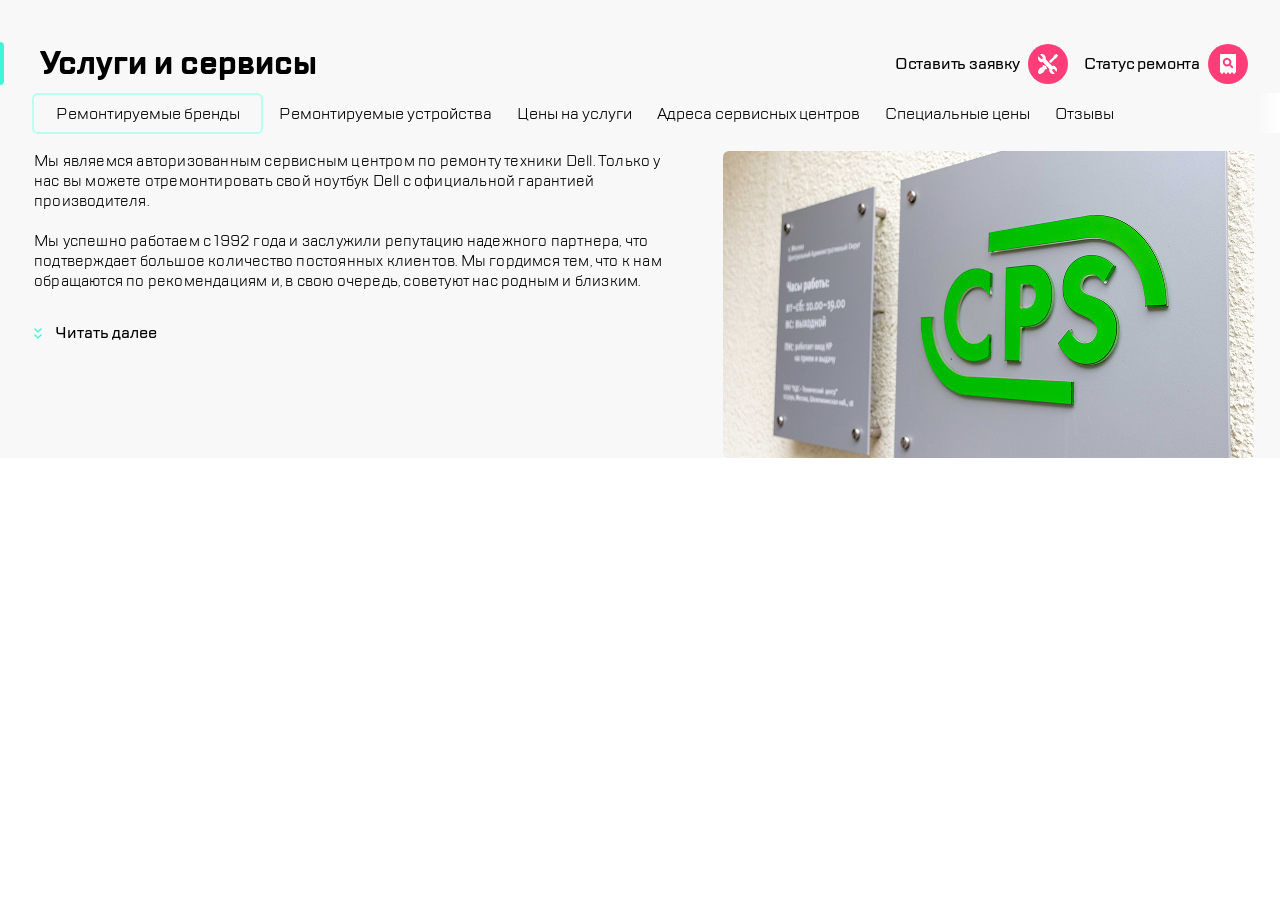
==== index.html @ e13d1ee2 "Initial commit" ====
<!DOCTYPE html>
<html lang="ru" xmlns="">
<head>
    <link rel="stylesheet" href="stylesheet/index.css">
    <link rel="stylesheet" href="stylesheet/stylesheet.css">
    <meta charset="UTF-8" name="viewport" content="width=device-width, initial-scale=1">
    <title>CPS Сервис</title>
</head>
<body>
<header class="header">
    <div class="header-buttons">
        <button class="button button_burger"></button>
        <div class="header-separator header-separator_logo"></div>
        <a href="#"><img class="header-buttons__logo" src="icons/cps.svg" alt="логотип cos"></a>
    </div>
    <div class="header-buttons">
        <button class="button button-tablet button_call"></button>
        <button class="button button-tablet button_chat"></button>
        <button class="button button-tablet button_profile"></button>
        <div class="header-separator"></div>
        <button class="button button_repair"></button>
        <button class="button button_checkstatus"></button>
    </div>
</header>
<main>
    <div class="title">
        <div class="title-main">
            <h1 class="title-main__text">Услуги и сервисы</h1>
        </div>
        <div class="title-buttons-container">
            <button class="title-button">
                <span class="title-button_text">Оставить заявку</span>
                <div class="button button_repair"></div>
            </button>

            <button class="title-button">
                <span class="title-button_text">Статус ремонта</span>
                <div class="button button_checkstatus"></div>
            </button>
        </div>
    </div>
    <nav class="site-nav">
        <ul class="site-nav-list">
            <li><a class="site-nav__variation site-nav__variation_available">Ремонтируемые бренды</a></li>
            <li><a class="site-nav__variation">Ремонтируемые устройства</a></li>
            <li><a class="site-nav__variation">Цены на услуги</a></li>
            <li><a class="site-nav__variation">Адреса сервисных центров</a></li>
            <li><a class="site-nav__variation">Специальные цены</a></li>
            <li><a class="site-nav__variation">Отзывы</a></li>
        </ul>
    </nav>

    <section class="section">
        <div class="section-main">
            <p class="section-main__text">
                Мы являемся авторизованным сервисным центром по ремонту техники Dell. Только у нас вы можете
                отремонтировать свой ноутбук Dell с официальной гарантией производителя.<br>
                <br>
                Мы успешно работаем с 1992 года и заслужили репутацию надежного партнера, что подтверждает большое
                количество постоянных клиентов. Мы гордимся тем, что к нам обращаются по рекомендациям и, в свою
                очередь, советуют нас родным и близким.
            </p>
            <button class="section-main-button">
                <div class="section-main__arrows"></div>
                <span class="section-main__span">Читать далее</span>
            </button>
        </div>

        <img class="section-main__image" src="img/img.png" alt="Фото из офиса CPS">

    </section>
</main>
</body>
</html>
---- stylesheet/index.css ----
body {
    margin: 0;
    padding: 0;
    font-family: 'TT Lakes', serif;
}

ul{
    list-style: none;
    margin: 0;
    padding: 0;
    border: 0;
    font-size: 100%;
    font: inherit;
    vertical-align: baseline;
}

li{
    margin: 0;
    padding: 0;
    border: 0;
    font-size: 100%;
    font: inherit;
    vertical-align: baseline;
}
button{
    background: none;
    border: none;
    padding: 0;
    font-size: 100%;
}
main{
    background-color: #F8F8F8;
}

.header {
    display: flex;
    justify-content: space-between;
    border-bottom: 1px solid #D9FFF5;
    padding: 24px 16px 18px 16px;
    /*background-color: black;*/
}

.header-separator{
    width: 2px;
    height: 32px;
    background-color: #eaeaea;
    border-radius: 1px;
}

.header-buttons {
    display: flex;
    gap: 16px;
    align-items: center;
}

.button {
    width: 40px;
    height: 40px;
    background: #FF3E79;
    border: none;
    border-radius: 50%;
}
.button_burger{
    background-image: url("/icons/burger.svg");
    background-repeat: no-repeat;
    background-position: 50% 50%;
}

.button_repair{
    background-image: url("/icons/repair.svg");
    background-repeat: no-repeat;
    background-position: 50% 50%;
}

.button_checkstatus{
    background-image: url("/icons/check-status.svg");
    background-repeat: no-repeat;
    background-position: 50% 50%;
}

.title-main {
    padding: 24px 0 24px 16px;
}

.title-main__text {
    margin: 0;
}

.title-main__text::before {
    content: "";
    position: relative;
    border-left: 8px solid #41f6d7;
    border-radius: 20px;
    height: 40px;
    left: -20px;
}

.site-nav {
    position: relative;
    overflow-x: scroll;
    scrollbar-width: none;
    display: flex;
    margin-left: 16px;
    text-wrap: nowrap;
    white-space: nowrap;
}

.site-nav:after {
    content: '';
    position: fixed;
    width: 24px;
    height: 40px;
    background: linear-gradient(to right, rgba(255, 255, 255, 0), #FFF);
    right: 0;
}

.site-nav-list {
    display: flex;
    list-style: none;
    padding: 0;
    margin-top: 10px;
    margin-bottom: 10px;

}

.site-nav__variation{
    padding: 8px 9px 8px 16px;
}

.site-nav__variation_available {
    padding: 8px 9px 8px 16px;
    border: 2px solid #b8ffec;
    border-radius: 6px;
}

.section-main{
    margin: 24px 16px 16px;
}

.section-main__text {
    display: flex;
    overflow: hidden;
    font-size: 14px;
    font-weight: 400;
    line-height: 18px;
    letter-spacing: 0.2px;
    margin: 0 0 16px 0;
    max-width: 100%;
    max-height: 90px;
}

.section-main-button {
    display: flex;
    align-items: center;
    border: none;
    background: none
}
.section-main__arrows{
    content: url("/icons/arrows.svg");
}
.section-main__span {
    font-family: 'TT Lakes', serif;
    font-size: 16px;
    font-weight: 500;
    padding-left: 13px;
}

.section-main__image {
    width: 100%;
}

.title-buttons-container,
.button-tablet,
.header-separator_logo{
    display: none;
}

@media screen and (min-width: 768px) {

    .header-separator_logo{
        display: flex;
    }

    .button-tablet{
        display: inline;
    }

    .button_call{
        background-image: url("/icons/call.svg");
        background-repeat: no-repeat;
        background-position: 50% 50%;
    }

    .button_chat{
        background-image: url("/icons/chat.svg");
        background-repeat: no-repeat;
        background-position: 50% 50%;
    }

    .button_profile{
        background-image: url("/icons/profile.svg");
        background-repeat: no-repeat;
        background-position: 50% 50%;
    }

    .title-main{
        padding: 24px 0 32px 24px ;
    }

    .title-main__text::before {
        left: -28px;
    }

    .site-nav {
        margin-left: 24px;
    }

    .section{
        margin-top: 32px;
    }

    .section-main{
        margin-top: 0;
        margin-left: 24px;
    }

    .section-main__text{
        font-size: 15px;
        font-weight: 400;
        line-height: 20px;
        letter-spacing: 0.2px;
        max-height: 160px;
        margin: 0 0 16px;
    }
    .section-main__image {
        width: 50%;
        border-radius: 6px;
        margin-right: 25px;
    }
    .section {
        display: flex;
    }


}

@media screen and (min-width: 1120px) {
    .header{
        display: none;
    }

    .title {
        display: flex;
        justify-content: space-between;
        align-items: center;
    }

    .title-main{
        padding: 42px 0 0 32px;
    }

    .title-main__text::before {
        left: -36px;
    }

    .title-buttons-container{
        display: flex;
        gap: 16px;
        align-items: center;
        justify-content: center;
    }

    .title-button {
        display: flex;
        align-items: center;
        margin-top: 42px ;
        font-family: "TT Lakes", serif;
        font-weight: 500;
        font-size: 16px;
        line-height: 24px;
        letter-spacing: -0.2px;
        text-align: right;
    }

    .title-buttons-container:last-child {
        margin-right: 32px;
    }
   .title-button_text{
       padding-right:8px;
   }


    .site-nav {
        overflow-x: visible;
        margin: 8px 25px 7px 32px;
        flex-wrap: wrap;
    }
    .site-nav-list {
        flex-wrap: wrap;
        row-gap: 15px;
        justify-content: space-between;
    }

    .site-nav__variation_available {
        padding: 8px 21px 7px 22px;
    }

    .section {
        margin-top: 16px;
    }

    .section-main {
        margin: 0 36px 13px 34px;
    }

    .section-main__text {
        padding: 0 0 15px 0;
        line-height: 20px;
    }

}
---- stylesheet/stylesheet.css ----
@font-face {
    font-family: 'TT Lakes';
    src: url('fonts/TTLakes-Italic.eot');
    src: local('TT Lakes Italic'), local('TTLakes-Italic'),
        url('fonts/TTLakes-Italic.eot?#iefix') format('embedded-opentype'),
        url('fonts/TTLakes-Italic.woff') format('woff'),
        url('fonts/TTLakes-Italic.ttf') format('truetype');
    font-weight: normal;
    font-style: italic;
}

@font-face {
    font-family: 'TT Lakes Condensed';
    src: url('fonts/TTLakesCondensed-ExtraLight.eot');
    src: local('TT Lakes Condensed ExtraLight'), local('TTLakesCondensed-ExtraLight'),
        url('fonts/TTLakesCondensed-ExtraLight.eot?#iefix') format('embedded-opentype'),
        url('fonts/TTLakesCondensed-ExtraLight.woff') format('woff'),
        url('fonts/TTLakesCondensed-ExtraLight.ttf') format('truetype');
    font-weight: 200;
    font-style: normal;
}

@font-face {
    font-family: 'TT Lakes Compressed';
    src: url('fonts/TTLakesCompressed-Regular.eot');
    src: local('TT Lakes Compressed Regular'), local('TTLakesCompressed-Regular'),
        url('fonts/TTLakesCompressed-Regular.eot?#iefix') format('embedded-opentype'),
        url('fonts/TTLakesCompressed-Regular.woff') format('woff'),
        url('fonts/TTLakesCompressed-Regular.ttf') format('truetype');
    font-weight: normal;
    font-style: normal;
}

@font-face {
    font-family: 'TT Lakes Compressed';
    src: url('fonts/TTLakesCompressed-ThinItalic.eot');
    src: local('TT Lakes Compressed Thin Italic'), local('TTLakesCompressed-ThinItalic'),
        url('fonts/TTLakesCompressed-ThinItalic.eot?#iefix') format('embedded-opentype'),
        url('fonts/TTLakesCompressed-ThinItalic.woff') format('woff'),
        url('fonts/TTLakesCompressed-ThinItalic.ttf') format('truetype');
    font-weight: 100;
    font-style: italic;
}

@font-face {
    font-family: 'TT Lakes Condensed';
    src: url('fonts/TTLakesCondensed-Medium.eot');
    src: local('TT Lakes Condensed Medium'), local('TTLakesCondensed-Medium'),
        url('fonts/TTLakesCondensed-Medium.eot?#iefix') format('embedded-opentype'),
        url('fonts/TTLakesCondensed-Medium.woff') format('woff'),
        url('fonts/TTLakesCondensed-Medium.ttf') format('truetype');
    font-weight: 500;
    font-style: normal;
}

@font-face {
    font-family: 'TT Lakes Compressed';
    src: url('fonts/TTLakesCompressed-ExtraBoldItalic.eot');
    src: local('TT Lakes Compressed ExtraBold Italic'), local('TTLakesCompressed-ExtraBoldItalic'),
        url('fonts/TTLakesCompressed-ExtraBoldItalic.eot?#iefix') format('embedded-opentype'),
        url('fonts/TTLakesCompressed-ExtraBoldItalic.woff') format('woff'),
        url('fonts/TTLakesCompressed-ExtraBoldItalic.ttf') format('truetype');
    font-weight: 800;
    font-style: italic;
}

@font-face {
    font-family: 'TT Lakes';
    src: url('fonts/TTLakes-ExtraLightItalic.eot');
    src: local('TT Lakes ExtraLight Italic'), local('TTLakes-ExtraLightItalic'),
        url('fonts/TTLakes-ExtraLightItalic.eot?#iefix') format('embedded-opentype'),
        url('fonts/TTLakes-ExtraLightItalic.woff') format('woff'),
        url('fonts/TTLakes-ExtraLightItalic.ttf') format('truetype');
    font-weight: 200;
    font-style: italic;
}

@font-face {
    font-family: 'TT Lakes';
    src: url('fonts/TTLakes-LightItalic.eot');
    src: local('TT Lakes Light Italic'), local('TTLakes-LightItalic'),
        url('fonts/TTLakes-LightItalic.eot?#iefix') format('embedded-opentype'),
        url('fonts/TTLakes-LightItalic.woff') format('woff'),
        url('fonts/TTLakes-LightItalic.ttf') format('truetype');
    font-weight: 300;
    font-style: italic;
}

@font-face {
    font-family: 'TT Lakes';
    src: url('fonts/TTLakes-Thin.eot');
    src: local('TT Lakes Thin'), local('TTLakes-Thin'),
        url('fonts/TTLakes-Thin.eot?#iefix') format('embedded-opentype'),
        url('fonts/TTLakes-Thin.woff') format('woff'),
        url('fonts/TTLakes-Thin.ttf') format('truetype');
    font-weight: 100;
    font-style: normal;
}

@font-face {
    font-family: 'TT Lakes';
    src: url('fonts/TTLakes-DemiBoldItalic.eot');
    src: local('TT Lakes DemiBold Italic'), local('TTLakes-DemiBoldItalic'),
        url('fonts/TTLakes-DemiBoldItalic.eot?#iefix') format('embedded-opentype'),
        url('fonts/TTLakes-DemiBoldItalic.woff') format('woff'),
        url('fonts/TTLakes-DemiBoldItalic.ttf') format('truetype');
    font-weight: 600;
    font-style: italic;
}

@font-face {
    font-family: 'TT Lakes Condensed';
    src: url('fonts/TTLakesCondensed-Black.eot');
    src: local('TT Lakes Condensed Black'), local('TTLakesCondensed-Black'),
        url('fonts/TTLakesCondensed-Black.eot?#iefix') format('embedded-opentype'),
        url('fonts/TTLakesCondensed-Black.woff') format('woff'),
        url('fonts/TTLakesCondensed-Black.ttf') format('truetype');
    font-weight: 900;
    font-style: normal;
}

@font-face {
    font-family: 'TT Lakes Condensed';
    src: url('fonts/TTLakesCondensed-LightItalic.eot');
    src: local('TT Lakes Condensed Light Italic'), local('TTLakesCondensed-LightItalic'),
        url('fonts/TTLakesCondensed-LightItalic.eot?#iefix') format('embedded-opentype'),
        url('fonts/TTLakesCondensed-LightItalic.woff') format('woff'),
        url('fonts/TTLakesCondensed-LightItalic.ttf') format('truetype');
    font-weight: 300;
    font-style: italic;
}

@font-face {
    font-family: 'TT Lakes Condensed';
    src: url('fonts/TTLakesCondensed-DemiBold.eot');
    src: local('TT Lakes Condensed DemiBold'), local('TTLakesCondensed-DemiBold'),
        url('fonts/TTLakesCondensed-DemiBold.eot?#iefix') format('embedded-opentype'),
        url('fonts/TTLakesCondensed-DemiBold.woff') format('woff'),
        url('fonts/TTLakesCondensed-DemiBold.ttf') format('truetype');
    font-weight: 600;
    font-style: normal;
}

@font-face {
    font-family: 'TT Lakes Compressed';
    src: url('fonts/TTLakesCompressed-ExtraBold.eot');
    src: local('TT Lakes Compressed ExtraBold'), local('TTLakesCompressed-ExtraBold'),
        url('fonts/TTLakesCompressed-ExtraBold.eot?#iefix') format('embedded-opentype'),
        url('fonts/TTLakesCompressed-ExtraBold.woff') format('woff'),
        url('fonts/TTLakesCompressed-ExtraBold.ttf') format('truetype');
    font-weight: 800;
    font-style: normal;
}

@font-face {
    font-family: 'TT Lakes';
    src: url('fonts/TTLakes-ExtraBoldItalic.eot');
    src: local('TT Lakes ExtraBold Italic'), local('TTLakes-ExtraBoldItalic'),
        url('fonts/TTLakes-ExtraBoldItalic.eot?#iefix') format('embedded-opentype'),
        url('fonts/TTLakes-ExtraBoldItalic.woff') format('woff'),
        url('fonts/TTLakes-ExtraBoldItalic.ttf') format('truetype');
    font-weight: 800;
    font-style: italic;
}

@font-face {
    font-family: 'TT Lakes';
    src: url('fonts/TTLakes-ExtraLight.eot');
    src: local('TT Lakes ExtraLight'), local('TTLakes-ExtraLight'),
        url('fonts/TTLakes-ExtraLight.eot?#iefix') format('embedded-opentype'),
        url('fonts/TTLakes-ExtraLight.woff') format('woff'),
        url('fonts/TTLakes-ExtraLight.ttf') format('truetype');
    font-weight: 200;
    font-style: normal;
}

@font-face {
    font-family: 'TT Lakes Condensed';
    src: url('fonts/TTLakesCondensed-Bold.eot');
    src: local('TT Lakes Condensed Bold'), local('TTLakesCondensed-Bold'),
        url('fonts/TTLakesCondensed-Bold.eot?#iefix') format('embedded-opentype'),
        url('fonts/TTLakesCondensed-Bold.woff') format('woff'),
        url('fonts/TTLakesCondensed-Bold.ttf') format('truetype');
    font-weight: bold;
    font-style: normal;
}

@font-face {
    font-family: 'TT Lakes Condensed';
    src: url('fonts/TTLakesCondensed-ThinItalic.eot');
    src: local('TT Lakes Condensed Thin Italic'), local('TTLakesCondensed-ThinItalic'),
        url('fonts/TTLakesCondensed-ThinItalic.eot?#iefix') format('embedded-opentype'),
        url('fonts/TTLakesCondensed-ThinItalic.woff') format('woff'),
        url('fonts/TTLakesCondensed-ThinItalic.ttf') format('truetype');
    font-weight: 100;
    font-style: italic;
}

@font-face {
    font-family: 'TT Lakes Condensed';
    src: url('fonts/TTLakesCondensed-ExtraBoldItalic.eot');
    src: local('TT Lakes Condensed ExtraBold Italic'), local('TTLakesCondensed-ExtraBoldItalic'),
        url('fonts/TTLakesCondensed-ExtraBoldItalic.eot?#iefix') format('embedded-opentype'),
        url('fonts/TTLakesCondensed-ExtraBoldItalic.woff') format('woff'),
        url('fonts/TTLakesCondensed-ExtraBoldItalic.ttf') format('truetype');
    font-weight: 800;
    font-style: italic;
}

@font-face {
    font-family: 'TT Lakes Compressed';
    src: url('fonts/TTLakesCompressed-Medium.eot');
    src: local('TT Lakes Compressed Medium'), local('TTLakesCompressed-Medium'),
        url('fonts/TTLakesCompressed-Medium.eot?#iefix') format('embedded-opentype'),
        url('fonts/TTLakesCompressed-Medium.woff') format('woff'),
        url('fonts/TTLakesCompressed-Medium.ttf') format('truetype');
    font-weight: 500;
    font-style: normal;
}

@font-face {
    font-family: 'TT Lakes Condensed';
    src: url('fonts/TTLakesCondensed-Thin.eot');
    src: local('TT Lakes Condensed Thin'), local('TTLakesCondensed-Thin'),
        url('fonts/TTLakesCondensed-Thin.eot?#iefix') format('embedded-opentype'),
        url('fonts/TTLakesCondensed-Thin.woff') format('woff'),
        url('fonts/TTLakesCondensed-Thin.ttf') format('truetype');
    font-weight: 100;
    font-style: normal;
}

@font-face {
    font-family: 'TT Lakes Compressed';
    src: url('fonts/TTLakesCompressed-Italic.eot');
    src: local('TT Lakes Compressed Italic'), local('TTLakesCompressed-Italic'),
        url('fonts/TTLakesCompressed-Italic.eot?#iefix') format('embedded-opentype'),
        url('fonts/TTLakesCompressed-Italic.woff') format('woff'),
        url('fonts/TTLakesCompressed-Italic.ttf') format('truetype');
    font-weight: normal;
    font-style: italic;
}

@font-face {
    font-family: 'TT Lakes Compressed';
    src: url('fonts/TTLakesCompressed-Light.eot');
    src: local('TT Lakes Compressed Light'), local('TTLakesCompressed-Light'),
        url('fonts/TTLakesCompressed-Light.eot?#iefix') format('embedded-opentype'),
        url('fonts/TTLakesCompressed-Light.woff') format('woff'),
        url('fonts/TTLakesCompressed-Light.ttf') format('truetype');
    font-weight: 300;
    font-style: normal;
}

@font-face {
    font-family: 'TT Lakes Compressed';
    src: url('fonts/TTLakesCompressed-LightItalic.eot');
    src: local('TT Lakes Compressed Light Italic'), local('TTLakesCompressed-LightItalic'),
        url('fonts/TTLakesCompressed-LightItalic.eot?#iefix') format('embedded-opentype'),
        url('fonts/TTLakesCompressed-LightItalic.woff') format('woff'),
        url('fonts/TTLakesCompressed-LightItalic.ttf') format('truetype');
    font-weight: 300;
    font-style: italic;
}

@font-face {
    font-family: 'TT Lakes Condensed';
    src: url('fonts/TTLakesCondensed-Regular.eot');
    src: local('TT Lakes Condensed Regular'), local('TTLakesCondensed-Regular'),
        url('fonts/TTLakesCondensed-Regular.eot?#iefix') format('embedded-opentype'),
        url('fonts/TTLakesCondensed-Regular.woff') format('woff'),
        url('fonts/TTLakesCondensed-Regular.ttf') format('truetype');
    font-weight: normal;
    font-style: normal;
}

@font-face {
    font-family: 'TT Lakes Condensed';
    src: url('fonts/TTLakesCondensed-Light.eot');
    src: local('TT Lakes Condensed Light'), local('TTLakesCondensed-Light'),
        url('fonts/TTLakesCondensed-Light.eot?#iefix') format('embedded-opentype'),
        url('fonts/TTLakesCondensed-Light.woff') format('woff'),
        url('fonts/TTLakesCondensed-Light.ttf') format('truetype');
    font-weight: 300;
    font-style: normal;
}

@font-face {
    font-family: 'TT Lakes';
    src: url('fonts/TTLakes-Bold.eot');
    src: local('TT Lakes Bold'), local('TTLakes-Bold'),
        url('fonts/TTLakes-Bold.eot?#iefix') format('embedded-opentype'),
        url('fonts/TTLakes-Bold.woff') format('woff'),
        url('fonts/TTLakes-Bold.ttf') format('truetype');
    font-weight: bold;
    font-style: normal;
}

@font-face {
    font-family: 'TT Lakes';
    src: url('fonts/TTLakes-DemiBold.eot');
    src: local('TT Lakes DemiBold'), local('TTLakes-DemiBold'),
        url('fonts/TTLakes-DemiBold.eot?#iefix') format('embedded-opentype'),
        url('fonts/TTLakes-DemiBold.woff') format('woff'),
        url('fonts/TTLakes-DemiBold.ttf') format('truetype');
    font-weight: 600;
    font-style: normal;
}

@font-face {
    font-family: 'TT Lakes Compressed';
    src: url('fonts/TTLakesCompressed-Thin.eot');
    src: local('TT Lakes Compressed Thin'), local('TTLakesCompressed-Thin'),
        url('fonts/TTLakesCompressed-Thin.eot?#iefix') format('embedded-opentype'),
        url('fonts/TTLakesCompressed-Thin.woff') format('woff'),
        url('fonts/TTLakesCompressed-Thin.ttf') format('truetype');
    font-weight: 100;
    font-style: normal;
}

@font-face {
    font-family: 'TT Lakes';
    src: url('fonts/TTLakes-Black.eot');
    src: local('TT Lakes Black'), local('TTLakes-Black'),
        url('fonts/TTLakes-Black.eot?#iefix') format('embedded-opentype'),
        url('fonts/TTLakes-Black.woff') format('woff'),
        url('fonts/TTLakes-Black.ttf') format('truetype');
    font-weight: 900;
    font-style: normal;
}

@font-face {
    font-family: 'TT Lakes';
    src: url('fonts/TTLakes-MediumItalic.eot');
    src: local('TT Lakes Medium Italic'), local('TTLakes-MediumItalic'),
        url('fonts/TTLakes-MediumItalic.eot?#iefix') format('embedded-opentype'),
        url('fonts/TTLakes-MediumItalic.woff') format('woff'),
        url('fonts/TTLakes-MediumItalic.ttf') format('truetype');
    font-weight: 500;
    font-style: italic;
}

@font-face {
    font-family: 'TT Lakes Condensed';
    src: url('fonts/TTLakesCondensed-ExtraBold.eot');
    src: local('TT Lakes Condensed ExtraBold'), local('TTLakesCondensed-ExtraBold'),
        url('fonts/TTLakesCondensed-ExtraBold.eot?#iefix') format('embedded-opentype'),
        url('fonts/TTLakesCondensed-ExtraBold.woff') format('woff'),
        url('fonts/TTLakesCondensed-ExtraBold.ttf') format('truetype');
    font-weight: 800;
    font-style: normal;
}

@font-face {
    font-family: 'TT Lakes Condensed';
    src: url('fonts/TTLakesCondensed-ExtraLightItalic.eot');
    src: local('TT Lakes Condensed ExtraLight Italic'), local('TTLakesCondensed-ExtraLightItalic'),
        url('fonts/TTLakesCondensed-ExtraLightItalic.eot?#iefix') format('embedded-opentype'),
        url('fonts/TTLakesCondensed-ExtraLightItalic.woff') format('woff'),
        url('fonts/TTLakesCondensed-ExtraLightItalic.ttf') format('truetype');
    font-weight: 200;
    font-style: italic;
}

@font-face {
    font-family: 'TT Lakes';
    src: url('fonts/TTLakes-Medium.eot');
    src: local('TT Lakes Medium'), local('TTLakes-Medium'),
        url('fonts/TTLakes-Medium.eot?#iefix') format('embedded-opentype'),
        url('fonts/TTLakes-Medium.woff') format('woff'),
        url('fonts/TTLakes-Medium.ttf') format('truetype');
    font-weight: 500;
    font-style: normal;
}

@font-face {
    font-family: 'TT Lakes Condensed';
    src: url('fonts/TTLakesCondensed-DemiBoldItalic.eot');
    src: local('TT Lakes Condensed DemiBold Italic'), local('TTLakesCondensed-DemiBoldItalic'),
        url('fonts/TTLakesCondensed-DemiBoldItalic.eot?#iefix') format('embedded-opentype'),
        url('fonts/TTLakesCondensed-DemiBoldItalic.woff') format('woff'),
        url('fonts/TTLakesCondensed-DemiBoldItalic.ttf') format('truetype');
    font-weight: 600;
    font-style: italic;
}

@font-face {
    font-family: 'TT Lakes Compressed';
    src: url('fonts/TTLakesCompressed-BoldItalic.eot');
    src: local('TT Lakes Compressed Bold Italic'), local('TTLakesCompressed-BoldItalic'),
        url('fonts/TTLakesCompressed-BoldItalic.eot?#iefix') format('embedded-opentype'),
        url('fonts/TTLakesCompressed-BoldItalic.woff') format('woff'),
        url('fonts/TTLakesCompressed-BoldItalic.ttf') format('truetype');
    font-weight: bold;
    font-style: italic;
}

@font-face {
    font-family: 'TT Lakes Compressed';
    src: url('fonts/TTLakesCompressed-ExtraLightItalic.eot');
    src: local('TT Lakes Compressed ExtraLight Italic'), local('TTLakesCompressed-ExtraLightItalic'),
        url('fonts/TTLakesCompressed-ExtraLightItalic.eot?#iefix') format('embedded-opentype'),
        url('fonts/TTLakesCompressed-ExtraLightItalic.woff') format('woff'),
        url('fonts/TTLakesCompressed-ExtraLightItalic.ttf') format('truetype');
    font-weight: 200;
    font-style: italic;
}

@font-face {
    font-family: 'TT Lakes';
    src: url('fonts/TTLakes-Regular.eot');
    src: local('TT Lakes Regular'), local('TTLakes-Regular'),
        url('fonts/TTLakes-Regular.eot?#iefix') format('embedded-opentype'),
        url('fonts/TTLakes-Regular.woff') format('woff'),
        url('fonts/TTLakes-Regular.ttf') format('truetype');
    font-weight: normal;
    font-style: normal;
}

@font-face {
    font-family: 'TT Lakes';
    src: url('fonts/TTLakes-BoldItalic.eot');
    src: local('TT Lakes Bold Italic'), local('TTLakes-BoldItalic'),
        url('fonts/TTLakes-BoldItalic.eot?#iefix') format('embedded-opentype'),
        url('fonts/TTLakes-BoldItalic.woff') format('woff'),
        url('fonts/TTLakes-BoldItalic.ttf') format('truetype');
    font-weight: bold;
    font-style: italic;
}

@font-face {
    font-family: 'TT Lakes Condensed';
    src: url('fonts/TTLakesCondensed-MediumItalic.eot');
    src: local('TT Lakes Condensed Medium Italic'), local('TTLakesCondensed-MediumItalic'),
        url('fonts/TTLakesCondensed-MediumItalic.eot?#iefix') format('embedded-opentype'),
        url('fonts/TTLakesCondensed-MediumItalic.woff') format('woff'),
        url('fonts/TTLakesCondensed-MediumItalic.ttf') format('truetype');
    font-weight: 500;
    font-style: italic;
}

@font-face {
    font-family: 'TT Lakes Condensed';
    src: url('fonts/TTLakesCondensed-Italic.eot');
    src: local('TT Lakes Condensed Italic'), local('TTLakesCondensed-Italic'),
        url('fonts/TTLakesCondensed-Italic.eot?#iefix') format('embedded-opentype'),
        url('fonts/TTLakesCondensed-Italic.woff') format('woff'),
        url('fonts/TTLakesCondensed-Italic.ttf') format('truetype');
    font-weight: normal;
    font-style: italic;
}

@font-face {
    font-family: 'TT Lakes';
    src: url('fonts/TTLakes-ThinItalic.eot');
    src: local('TT Lakes Thin Italic'), local('TTLakes-ThinItalic'),
        url('fonts/TTLakes-ThinItalic.eot?#iefix') format('embedded-opentype'),
        url('fonts/TTLakes-ThinItalic.woff') format('woff'),
        url('fonts/TTLakes-ThinItalic.ttf') format('truetype');
    font-weight: 100;
    font-style: italic;
}

@font-face {
    font-family: 'TT Lakes Compressed';
    src: url('fonts/TTLakesCompressed-DemiBold.eot');
    src: local('TT Lakes Compressed DemiBold'), local('TTLakesCompressed-DemiBold'),
        url('fonts/TTLakesCompressed-DemiBold.eot?#iefix') format('embedded-opentype'),
        url('fonts/TTLakesCompressed-DemiBold.woff') format('woff'),
        url('fonts/TTLakesCompressed-DemiBold.ttf') format('truetype');
    font-weight: 600;
    font-style: normal;
}

@font-face {
    font-family: 'TT Lakes';
    src: url('fonts/TTLakes-BlackItalic.eot');
    src: local('TT Lakes Black Italic'), local('TTLakes-BlackItalic'),
        url('fonts/TTLakes-BlackItalic.eot?#iefix') format('embedded-opentype'),
        url('fonts/TTLakes-BlackItalic.woff') format('woff'),
        url('fonts/TTLakes-BlackItalic.ttf') format('truetype');
    font-weight: 900;
    font-style: italic;
}

@font-face {
    font-family: 'TT Lakes Compressed';
    src: url('fonts/TTLakesCompressed-Bold.eot');
    src: local('TT Lakes Compressed Bold'), local('TTLakesCompressed-Bold'),
        url('fonts/TTLakesCompressed-Bold.eot?#iefix') format('embedded-opentype'),
        url('fonts/TTLakesCompressed-Bold.woff') format('woff'),
        url('fonts/TTLakesCompressed-Bold.ttf') format('truetype');
    font-weight: bold;
    font-style: normal;
}

@font-face {
    font-family: 'TT Lakes Condensed';
    src: url('fonts/TTLakesCondensed-BlackItalic.eot');
    src: local('TT Lakes Condensed Black Italic'), local('TTLakesCondensed-BlackItalic'),
        url('fonts/TTLakesCondensed-BlackItalic.eot?#iefix') format('embedded-opentype'),
        url('fonts/TTLakesCondensed-BlackItalic.woff') format('woff'),
        url('fonts/TTLakesCondensed-BlackItalic.ttf') format('truetype');
    font-weight: 900;
    font-style: italic;
}

@font-face {
    font-family: 'TT Lakes Compressed';
    src: url('fonts/TTLakesCompressed-MediumItalic.eot');
    src: local('TT Lakes Compressed Medium Italic'), local('TTLakesCompressed-MediumItalic'),
        url('fonts/TTLakesCompressed-MediumItalic.eot?#iefix') format('embedded-opentype'),
        url('fonts/TTLakesCompressed-MediumItalic.woff') format('woff'),
        url('fonts/TTLakesCompressed-MediumItalic.ttf') format('truetype');
    font-weight: 500;
    font-style: italic;
}

@font-face {
    font-family: 'TT Lakes Condensed';
    src: url('fonts/TTLakesCondensed-BoldItalic.eot');
    src: local('TT Lakes Condensed Bold Italic'), local('TTLakesCondensed-BoldItalic'),
        url('fonts/TTLakesCondensed-BoldItalic.eot?#iefix') format('embedded-opentype'),
        url('fonts/TTLakesCondensed-BoldItalic.woff') format('woff'),
        url('fonts/TTLakesCondensed-BoldItalic.ttf') format('truetype');
    font-weight: bold;
    font-style: italic;
}

@font-face {
    font-family: 'TT Lakes Compressed';
    src: url('fonts/TTLakesCompressed-ExtraLight.eot');
    src: local('TT Lakes Compressed ExtraLight'), local('TTLakesCompressed-ExtraLight'),
        url('fonts/TTLakesCompressed-ExtraLight.eot?#iefix') format('embedded-opentype'),
        url('fonts/TTLakesCompressed-ExtraLight.woff') format('woff'),
        url('fonts/TTLakesCompressed-ExtraLight.ttf') format('truetype');
    font-weight: 200;
    font-style: normal;
}

@font-face {
    font-family: 'TT Lakes';
    src: url('fonts/TTLakes-ExtraBold.eot');
    src: local('TT Lakes ExtraBold'), local('TTLakes-ExtraBold'),
        url('fonts/TTLakes-ExtraBold.eot?#iefix') format('embedded-opentype'),
        url('fonts/TTLakes-ExtraBold.woff') format('woff'),
        url('fonts/TTLakes-ExtraBold.ttf') format('truetype');
    font-weight: 800;
    font-style: normal;
}

@font-face {
    font-family: 'TT Lakes Compressed';
    src: url('fonts/TTLakesCompressed-DemiBoldItalic.eot');
    src: local('TT Lakes Compressed DemiBold Italic'), local('TTLakesCompressed-DemiBoldItalic'),
        url('fonts/TTLakesCompressed-DemiBoldItalic.eot?#iefix') format('embedded-opentype'),
        url('fonts/TTLakesCompressed-DemiBoldItalic.woff') format('woff'),
        url('fonts/TTLakesCompressed-DemiBoldItalic.ttf') format('truetype');
    font-weight: 600;
    font-style: italic;
}

@font-face {
    font-family: 'TT Lakes Compressed';
    src: url('fonts/TTLakesCompressed-BlackItalic.eot');
    src: local('TT Lakes Compressed Black Italic'), local('TTLakesCompressed-BlackItalic'),
        url('fonts/TTLakesCompressed-BlackItalic.eot?#iefix') format('embedded-opentype'),
        url('fonts/TTLakesCompressed-BlackItalic.woff') format('woff'),
        url('fonts/TTLakesCompressed-BlackItalic.ttf') format('truetype');
    font-weight: 900;
    font-style: italic;
}

@font-face {
    font-family: 'TT Lakes';
    src: url('fonts/TTLakes-Light.eot');
    src: local('TT Lakes Light'), local('TTLakes-Light'),
        url('fonts/TTLakes-Light.eot?#iefix') format('embedded-opentype'),
        url('fonts/TTLakes-Light.woff') format('woff'),
        url('fonts/TTLakes-Light.ttf') format('truetype');
    font-weight: 300;
    font-style: normal;
}

@font-face {
    font-family: 'TT Lakes Compressed';
    src: url('fonts/TTLakesCompressed-Black.eot');
    src: local('TT Lakes Compressed Black'), local('TTLakesCompressed-Black'),
        url('fonts/TTLakesCompressed-Black.eot?#iefix') format('embedded-opentype'),
        url('fonts/TTLakesCompressed-Black.woff') format('woff'),
        url('fonts/TTLakesCompressed-Black.ttf') format('truetype');
    font-weight: 900;
    font-style: normal;
}
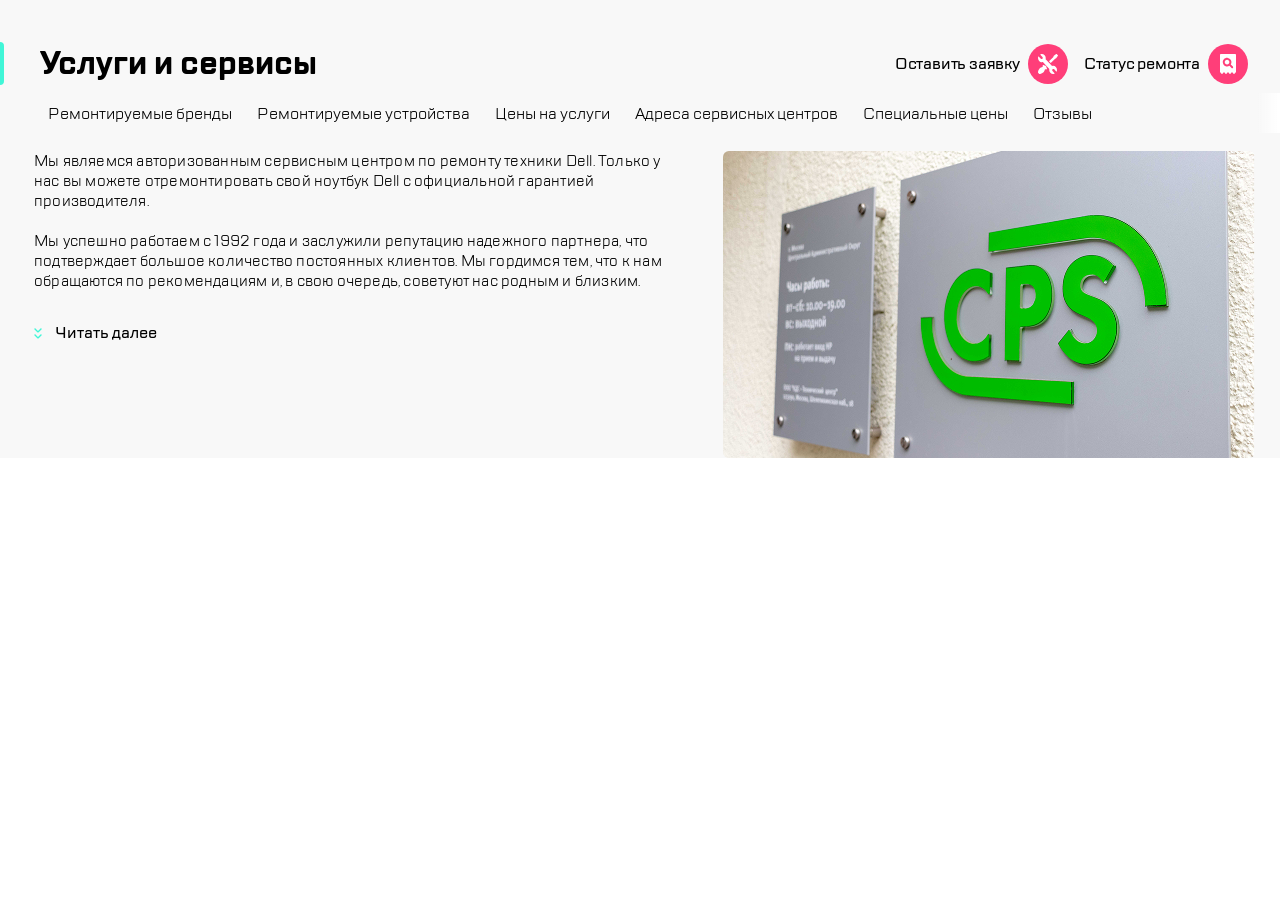
==== commit 93417dd2: "burger-menu added" ====
--- a/index.html
+++ b/index.html
@@ -1,7 +1,7 @@
 <!DOCTYPE html>
 <html lang="ru" xmlns="">
 <head>
-    <link rel="stylesheet" href="stylesheet/index.css">
+    <link rel="stylesheet" href="index.css">
     <link rel="stylesheet" href="stylesheet/stylesheet.css">
     <meta charset="UTF-8" name="viewport" content="width=device-width, initial-scale=1">
     <title>CPS Сервис</title>
@@ -9,17 +9,17 @@
 <body>
 <header class="header">
     <div class="header-buttons">
-        <button class="button button_burger"></button>
-        <div class="header-separator header-separator_logo"></div>
+        <button class="button button--burger"></button>
+        <div class="header-separator header-separator--logo"></div>
         <a href="#"><img class="header-buttons__logo" src="icons/cps.svg" alt="логотип cos"></a>
     </div>
     <div class="header-buttons">
-        <button class="button button-tablet button_call"></button>
-        <button class="button button-tablet button_chat"></button>
-        <button class="button button-tablet button_profile"></button>
+        <button class="button button-tablet button--call"></button>
+        <button class="button button-tablet button--chat"></button>
+        <button class="button button-tablet button--profile"></button>
         <div class="header-separator"></div>
-        <button class="button button_repair"></button>
-        <button class="button button_checkstatus"></button>
+        <button class="button button--repair"></button>
+        <button class="button button--checkstatus"></button>
     </div>
 </header>
 <main>
@@ -29,19 +29,19 @@
         </div>
         <div class="title-buttons-container">
             <button class="title-button">
-                <span class="title-button_text">Оставить заявку</span>
-                <div class="button button_repair"></div>
+                <span class="title-button--text">Оставить заявку</span>
+                <div class="button button--repair"></div>
             </button>
 
             <button class="title-button">
-                <span class="title-button_text">Статус ремонта</span>
-                <div class="button button_checkstatus"></div>
+                <span class="title-button--text">Статус ремонта</span>
+                <div class="button button--checkstatus"></div>
             </button>
         </div>
     </div>
     <nav class="site-nav">
         <ul class="site-nav-list">
-            <li><a class="site-nav__variation site-nav__variation_available">Ремонтируемые бренды</a></li>
+            <li><a class="site-nav__variation site-nav__variation--available">Ремонтируемые бренды</a></li>
             <li><a class="site-nav__variation">Ремонтируемые устройства</a></li>
             <li><a class="site-nav__variation">Цены на услуги</a></li>
             <li><a class="site-nav__variation">Адреса сервисных центров</a></li>
--- a/index.css
+++ b/index.css
@@ -0,0 +1,470 @@
+body {
+    margin: 0;
+    padding: 0;
+    font-family: 'TT Lakes', serif;
+}
+
+ul {
+    list-style: none;
+    margin: 0;
+    padding: 0;
+    border: 0;
+    vertical-align: baseline;
+}
+
+li {
+    margin: 0;
+    padding: 0;
+    border: 0;
+    vertical-align: baseline;
+}
+
+button {
+    background: none;
+    border: none;
+    padding: 0;
+    font-size: 100%;
+}
+
+a{
+    text-decoration: none;
+    padding: 0;
+    margin: 0;
+
+}
+
+main {
+    background-color: #F8F8F8;
+}
+
+.burger-menu {
+    position: fixed;
+    top: 0;
+    background-color: white;
+    display: flex;
+    width: 320px;
+    box-shadow: 0 0 30px 5px rgba(0, 0, 0, 0.5);
+    flex-direction: column;
+    padding: 24px 24px 0;
+    min-height: 100%;
+}
+
+.burger-menu__header {
+    display: flex;
+    justify-content: space-between;
+    height: 60px;
+}
+
+.burger-menu__right-side {
+    display: flex;
+}
+
+.burger-menu__right-side img {
+    left: 80px;
+    top: 18px;
+    height: 54px;
+    position: absolute;
+}
+
+.burger-menu__content {
+    display: block;
+}
+
+.burger-menu__content ul {
+    overflow: hidden;
+}
+
+.burger-menu__content ul li {
+    padding-top: 32px;
+}
+
+.burger-menu__content ul li a {
+    color: black;
+    transition: 0.5s;
+    vertical-align: bottom;
+}
+
+.burger-menu__content ul li a::before {
+    content: "";
+    position: absolute;
+    border-left: 8px solid #41f6d7;
+    border-top-right-radius: 10px;
+    border-bottom-right-radius: 10px;
+    height: 32px;
+    left: -8px;
+    transform: translateY(-8px);
+    transition: 0.5s;
+}
+
+.burger-menu__content ul li:hover a {
+    color: #7e7e82;
+}
+
+.burger-menu__content ul li:hover a::before {
+    left: -4px;
+}
+
+.burger-menu__footer {
+    margin-top:auto;
+    display: block;
+}
+
+.burger-menu__footer__contacts {
+    display: flex;
+}
+
+.burger-menu__footer__contacts li {
+    margin-right: 16px;
+    margin-bottom: 16px;
+}
+
+.burger-menu__footer__email {
+    margin-bottom: 12px;
+}
+
+.burger-menu__footer__email a {
+    color: black;
+}
+
+.burger-menu__footer__number {
+    margin-bottom: 40px;
+    font-size: 32px;
+    font-weight: bold;
+}
+
+.burger-menu__footer__number a {
+    color: black;
+}
+
+.burger-menu__footer__language {
+    margin-bottom: 32px;
+    display: flex;
+}
+
+.burger-menu__footer__language li {
+    margin-right: 7px;
+    transition: 0.5s;
+}
+
+.burger-menu__footer__language li button {
+    color: black;
+}
+
+.burger-menu__footer__language li:first-of-type button {
+    color: #7e7e82;
+    transform: scale(1.1);
+}
+
+.burger-menu__footer__language li button:hover {
+    transform: scale(1.1);
+    transition: 0.5s;
+}
+
+
+
+.header {
+    display: flex;
+    justify-content: space-between;
+    border-bottom: 1px solid #D9FFF5;
+    padding: 24px 16px 18px 16px;
+}
+
+.header-separator {
+    width: 2px;
+    height: 32px;
+    background-color: #eaeaea;
+    border-radius: 1px;
+}
+
+.header-buttons {
+    display: flex;
+    gap: 16px;
+    align-items: center;
+}
+
+.button {
+    width: 40px;
+    height: 40px;
+    background: #FF3E79;
+    border: none;
+    border-radius: 50%;
+}
+
+.button--burger {
+    background-image: url("icons/burger.svg");
+    background-repeat: no-repeat;
+    background-position: 50% 50%;
+}
+
+.button--repair {
+    background-image: url("icons/repair.svg");
+    background-repeat: no-repeat;
+    background-position: 50% 50%;
+}
+
+.button--checkstatus{
+    background-image: url("icons/check-status.svg");
+    background-repeat: no-repeat;
+    background-position: 50% 50%;
+}
+
+.button--call {
+    background-image: url("icons/call.svg");
+    background-repeat: no-repeat;
+    background-position: 50% 50%;
+}
+
+.button--chat {
+    background-image: url("icons/chat.svg");
+    background-repeat: no-repeat;
+    background-position: 50% 50%;
+}
+
+.button--profile {
+    background-image: url("icons/profile.svg");
+    background-repeat: no-repeat;
+    background-position: 50% 50%;
+}
+
+
+.button--close{
+    background-image: url("icons/close.svg");
+    background-repeat: no-repeat;
+    background-position: 50% 50%;
+}
+
+.button--search{
+    background-image: url("icons/search.svg");
+    background-repeat: no-repeat;
+    background-position: 50% 50%;
+}
+
+.title-main {
+    padding: 24px 0 24px 16px;
+}
+
+.title-main__text {
+    margin: 0;
+}
+
+.title-main__text::before {
+    content: "";
+    position: relative;
+    border-left: 8px solid #41f6d7;
+    border-radius: 20px;
+    height: 40px;
+    left: -20px;
+}
+
+.site-nav {
+    position: relative;
+    overflow-x: scroll;
+    scrollbar-width: none;
+    display: flex;
+    margin-left: 16px;
+    text-wrap: nowrap;
+    white-space: nowrap;
+}
+
+.site-nav:after {
+    content: '';
+    position: fixed;
+    width: 24px;
+    height: 40px;
+    background: linear-gradient(to right, rgba(255, 255, 255, 0), #FFF);
+    right: 0;
+}
+
+.site-nav-list {
+    display: flex;
+    list-style: none;
+    padding: 0;
+    margin-top: 10px;
+    margin-bottom: 10px;
+
+}
+
+.site-nav__variation {
+    padding: 8px 9px 8px 16px;
+}
+
+.site-nav__variation_available {
+    padding: 8px 9px 8px 16px;
+    border: 2px solid #b8ffec;
+    border-radius: 6px;
+}
+
+.section-main {
+    margin: 24px 16px 16px;
+}
+
+.section-main__text {
+    display: flex;
+    overflow: hidden;
+    font-size: 14px;
+    font-weight: 400;
+    line-height: 18px;
+    letter-spacing: 0.2px;
+    margin: 0 0 16px 0;
+    max-width: 100%;
+    max-height: 90px;
+}
+
+.section-main-button {
+    display: flex;
+    align-items: center;
+    border: none;
+    background: none
+}
+
+.section-main__arrows {
+    content: url("./icons/arrows.svg");
+}
+
+.section-main__span {
+    font-family: 'TT Lakes', serif;
+    font-size: 16px;
+    font-weight: 500;
+    padding-left: 13px;
+}
+
+.section-main__image {
+    width: 100%;
+}
+
+.title-buttons-container,
+.button-tablet,
+.header-separator--logo {
+    display: none;
+}
+
+@media screen and (min-width: 768px) {
+
+    .header-separator--logo {
+        display: flex;
+    }
+
+    .button-tablet {
+        display: inline;
+    }
+
+    .title-main {
+        padding: 24px 0 32px 24px;
+    }
+
+    .title-main__text::before {
+        left: -28px;
+    }
+
+    .site-nav {
+        margin-left: 24px;
+    }
+
+    .section {
+        margin-top: 32px;
+    }
+
+    .section-main {
+        margin-top: 0;
+        margin-left: 24px;
+    }
+
+    .section-main__text {
+        font-size: 15px;
+        font-weight: 400;
+        line-height: 20px;
+        letter-spacing: 0.2px;
+        max-height: 160px;
+        margin: 0 0 16px;
+    }
+
+    .section-main__image {
+        width: 50%;
+        border-radius: 6px;
+        margin-right: 25px;
+    }
+
+    .section {
+        display: flex;
+    }
+
+
+}
+
+@media screen and (min-width: 1120px) {
+    .header {
+        display: none;
+    }
+
+    .title {
+        display: flex;
+        justify-content: space-between;
+        align-items: center;
+    }
+
+    .title-main {
+        padding: 42px 0 0 32px;
+    }
+
+    .title-main__text::before {
+        left: -36px;
+    }
+
+    .title-buttons-container {
+        display: flex;
+        gap: 16px;
+        align-items: center;
+        justify-content: center;
+    }
+
+    .title-button {
+        display: flex;
+        align-items: center;
+        margin-top: 42px;
+        font-family: "TT Lakes", serif;
+        font-weight: 500;
+        font-size: 16px;
+        line-height: 24px;
+        letter-spacing: -0.2px;
+        text-align: right;
+    }
+
+    .title-buttons-container:last-child {
+        margin-right: 32px;
+    }
+
+    .title-button--text {
+        padding-right: 8px;
+    }
+
+
+    .site-nav {
+        overflow-x: visible;
+        margin: 8px 25px 7px 32px;
+        flex-wrap: wrap;
+    }
+
+    .site-nav-list {
+        flex-wrap: wrap;
+        row-gap: 15px;
+        justify-content: space-between;
+    }
+
+    .site-nav__variation_available {
+        padding: 8px 21px 7px 22px;
+    }
+
+    .section {
+        margin-top: 16px;
+    }
+
+    .section-main {
+        margin: 0 36px 13px 34px;
+    }
+
+    .section-main__text {
+        padding: 0 0 15px 0;
+        line-height: 20px;
+    }
+
+}
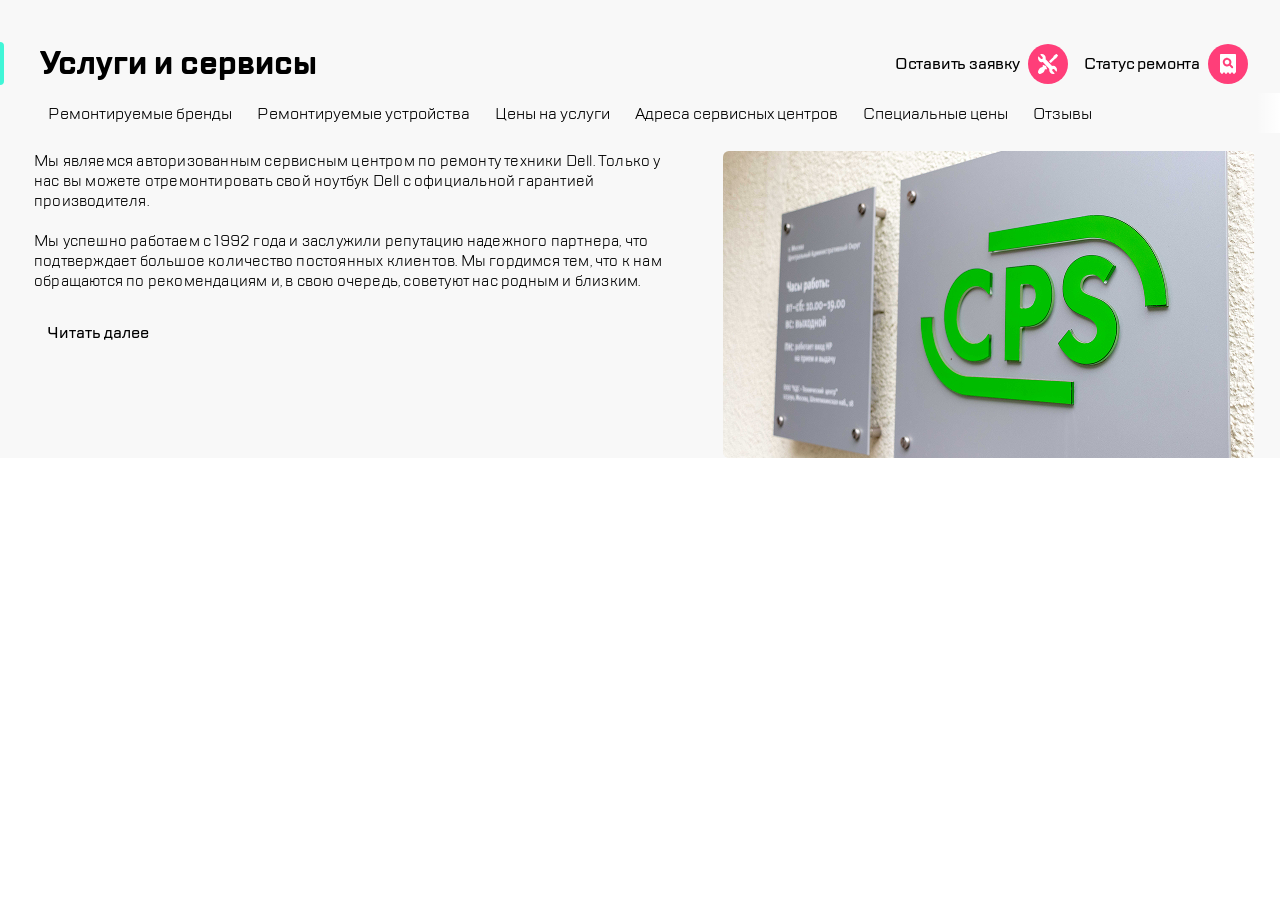
==== commit 675f9083: "brand-block_v1.0" ====
--- a/index.html
+++ b/index.html
@@ -61,7 +61,7 @@
                 очередь, советуют нас родным и близким.
             </p>
             <button class="section-main-button">
-                <div class="section-main__arrows"></div>
+                <div class=arrows"></div>
                 <span class="section-main__span">Читать далее</span>
             </button>
         </div>
--- a/index.css
+++ b/index.css
@@ -2,31 +2,20 @@
     margin: 0;
     padding: 0;
     font-family: 'TT Lakes', serif;
-}
-
-ul {
-    list-style: none;
-    margin: 0;
-    padding: 0;
-    border: 0;
-    vertical-align: baseline;
-}
-
-li {
-    margin: 0;
-    padding: 0;
-    border: 0;
-    vertical-align: baseline;
-}
-
-button {
+    position: fixed;
+    height: 100vh;
+    width: 100%;
+}
+
+
+button{
     background: none;
     border: none;
     padding: 0;
     font-size: 100%;
 }
 
-a{
+a, h2{
     text-decoration: none;
     padding: 0;
     margin: 0;
@@ -38,15 +27,16 @@
 }
 
 .burger-menu {
-    position: fixed;
-    top: 0;
+    box-sizing: border-box;
+    height: 100%;
     background-color: white;
     display: flex;
-    width: 320px;
+    width: 100%;
+    max-width:100%;
     box-shadow: 0 0 30px 5px rgba(0, 0, 0, 0.5);
     flex-direction: column;
     padding: 24px 24px 0;
-    min-height: 100%;
+
 }
 
 .burger-menu__header {
@@ -55,11 +45,11 @@
     height: 60px;
 }
 
-.burger-menu__right-side {
-    display: flex;
-}
-
-.burger-menu__right-side img {
+.burger-menu__left-side {
+    display: flex;
+}
+
+.burger-menu__left-side img {
     left: 80px;
     top: 18px;
     height: 54px;
@@ -67,7 +57,7 @@
 }
 
 .burger-menu__content {
-    display: block;
+    display: flex;
 }
 
 .burger-menu__content ul {
@@ -143,11 +133,12 @@
 
 .burger-menu__footer__language li {
     margin-right: 7px;
-    transition: 0.5s;
+
 }
 
 .burger-menu__footer__language li button {
     color: black;
+    transition: 0.5s;
 }
 
 .burger-menu__footer__language li:first-of-type button {
@@ -157,7 +148,7 @@
 
 .burger-menu__footer__language li button:hover {
     transform: scale(1.1);
-    transition: 0.5s;
+
 }
 
 
@@ -189,6 +180,41 @@
     border: none;
     border-radius: 50%;
 }
+
+.button--transparent {
+    display: block;
+    width: 40px;
+    height: 40px;
+    background: none;
+    border: 2px solid #ff3e79;
+    border-radius: 50%;
+    transition: 0.5s;
+}
+
+.button--transparent:hover {
+    transform: scale(1.2);
+    background-color: #ff3e79;
+}
+
+.button--transparent:hover::before {
+    content: "";
+    display: block;
+    border-right: 2px solid white;
+    border-bottom: 2px solid white;
+}
+
+.button--transparent::before {
+    content: "";
+    display: block;
+    margin: 12px 0 12px 10px;
+    width: 12px;
+    height: 12px;
+    transform: rotate(-45deg);
+    border-right: 2px solid #ff3e79;
+    border-bottom: 2px solid #ff3e79;
+    border-bottom-right-radius: 2px;
+}
+
 
 .button--burger {
     background-image: url("icons/burger.svg");
@@ -266,7 +292,7 @@
     white-space: nowrap;
 }
 
-.site-nav:after {
+.site-nav::after {
     content: '';
     position: fixed;
     width: 24px;
@@ -317,7 +343,7 @@
     background: none
 }
 
-.section-main__arrows {
+.arrows {
     content: url("./icons/arrows.svg");
 }
 
@@ -332,6 +358,98 @@
     width: 100%;
 }
 
+.brand-block__title {
+    background-image: linear-gradient(to right, #f8f8f8 0%, #ffffff 98.61%);
+    font-size: 20px;
+    font-weight: 300;
+    color: #7e7e82;
+    padding: 16px 24px;
+}
+
+.brand-block__content {
+    margin-top: 16px;
+    margin-left: 24px;
+}
+
+.brand-block::after {
+    content: '';
+    position: fixed;
+    width: 24px;
+    height: 90px;
+    background: linear-gradient(to left, rgba(248, 248, 248, 1), rgba(248, 248, 248, 0));
+    right: 0;
+    top: 100px;
+    z-index: 11;
+}
+@media screen and (min-width: 388px){
+    .brand-block::after {
+        top: 75px;
+    }
+}
+
+.brand-block__button {
+    margin-top: 16px;
+    display: none;
+    transition: 0.5s;
+}
+
+.brand-block__button:hover {
+    color: #7e7e82;
+}
+
+.brand-block__button--text{
+    padding-left: 9px;
+}
+
+.brands {
+    transition: 0.5s;
+}
+
+.brands.opened {
+    max-height: 100%; }
+
+
+.brands__item {
+    display: flex;
+    align-items: center;
+    justify-content: space-between;
+    height: 86px;
+    padding: 0 16px;
+    border: 1px solid #eaeaea;
+    border-radius: 6px;
+    width: 200px;
+}
+
+.brands__item__button {
+    margin: 16px;
+}
+
+.swiper .swiper-slide {
+    width: auto;
+    box-sizing: border-box;
+}
+
+.swiper .swiper-wrapper {
+    list-style: none;
+    margin: 0 0 48px;
+    padding: 0;
+}
+
+.swiper .swiper-wrapper:after{
+
+}
+
+.swiper-pagination-bullets .swiper-pagination-bullet {
+    width: 12px;
+    height: 12px;
+    background-color: #DDDDDD;
+}
+
+.swiper-pagination-bullets .swiper-pagination-bullet-active {
+    background-color: #B5B6BC;
+}
+
+
 .title-buttons-container,
 .button-tablet,
 .header-separator--logo {
@@ -339,9 +457,43 @@
 }
 
 @media screen and (min-width: 768px) {
+    .brand-block::after {
+        display: none;
+    }
+
+    .brand-block__content {
+        margin: 16px !important;
+    }
+
+    .brand-block__button{
+        margin-top: 24px;
+        margin-left: 16px;
+        display: flex;
+    }
+
+    .brands{
+        display: flex;
+        flex-wrap: wrap;
+        gap: 16px;
+        justify-content: flex-start;
+        max-width: 100%;
+        max-height: 200px;
+        margin-right: 20px;
+        margin-left: 20px;
+
+    }
+
+
+    .brands__item{
+        margin-top: 16px;
+    }
 
     .header-separator--logo {
         display: flex;
+    }
+
+    .burger-menu{
+        width: 320px;
     }
 
     .button-tablet {
